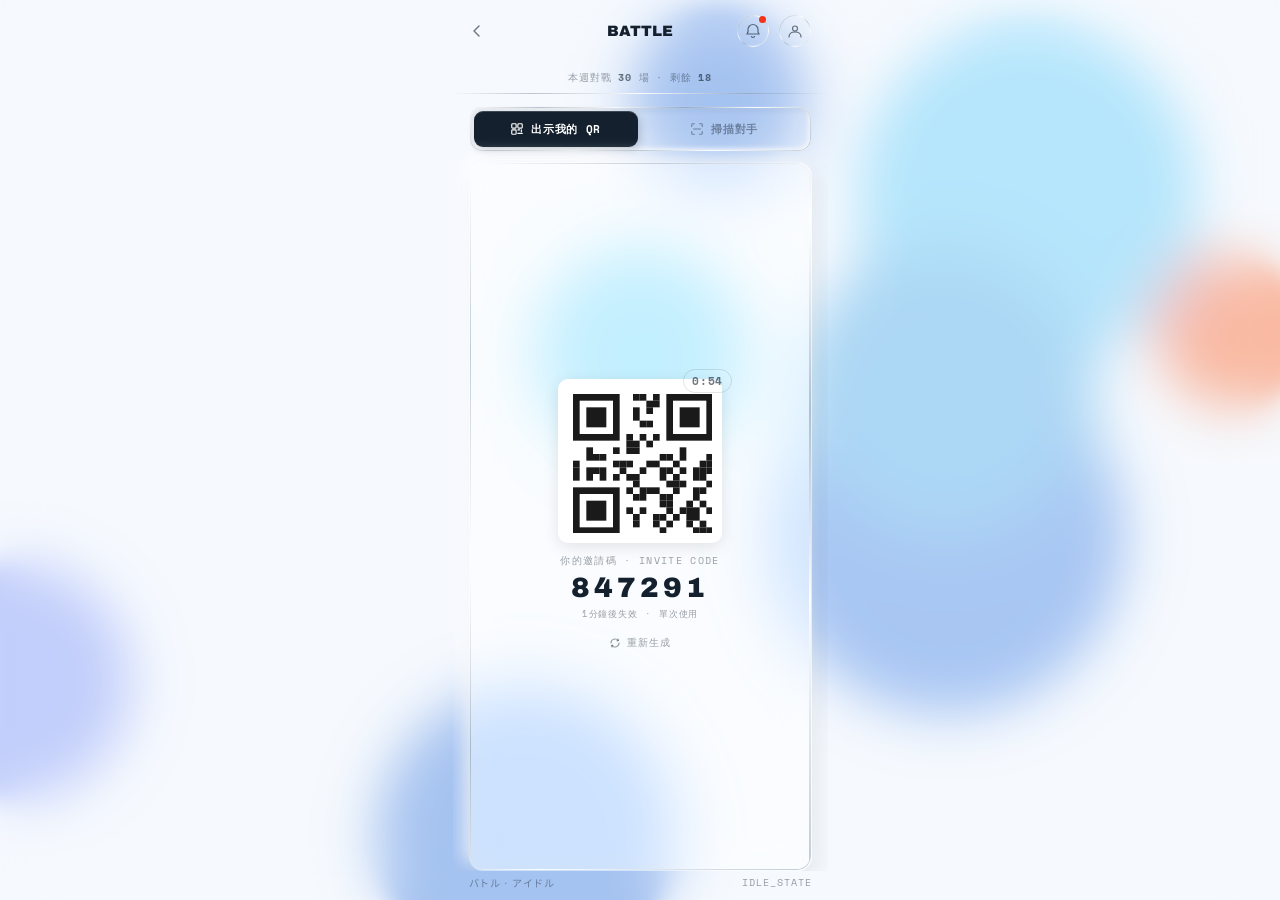
==== Battle Idle.html @ e655cad7 "Initial prototype upload" ====
<!DOCTYPE html>
<html lang="zh-TW">
<head>
  <meta charset="UTF-8">
  <meta name="viewport" content="width=device-width, initial-scale=1.0">
  <title>AMPHICLASH — Battle Idle</title>
  <link rel="stylesheet" href="_styles.css?v=2">
  <style>
    body { align-items: stretch; background: #ffffff; }
    /* center the header title */
    .app-header .logo {
      position: absolute; left: 50%; transform: translateX(-50%);
      pointer-events: none;
    }
    .app-shell {
      height: 100dvh;
      max-height: 100dvh;
      display: flex;
      flex-direction: column;
      overflow: hidden;
    }

    /* ── Status bar ── */
    .status-bar {
      display: flex;
      align-items: center;
      justify-content: space-between;
      padding: 10px 16px 8px;
      flex-shrink: 0;
      border-bottom: 1.5px solid transparent;
      border-image: linear-gradient(90deg, transparent 0%, rgba(140,155,170,0.55) 22%, rgba(255,255,255,0.95) 50%, rgba(140,155,170,0.55) 78%, transparent 100%) 1;
    }
    .ranked-chip {
      display: inline-flex;
      align-items: center;
      gap: 6px;
      padding: 5px 10px;
      border-radius: 8px;
      border: 1px solid var(--glass-bd);
      background: var(--glass-bg);
      font-family: var(--f-mono);
      font-size: 10px;
      font-weight: 700;
      letter-spacing: 0.08em;
      text-transform: uppercase;
      color: var(--tx-2);
    }
    .match-counter {
      font-family: var(--f-mono);
      font-size: 10px;
      color: var(--tx-3);
      letter-spacing: 0.08em;
    }
    .match-counter span {
      color: var(--tx-2);
      font-weight: 700;
    }

    /* ── Pager shell ── */
    .pager-shell {
      flex: 1;
      min-height: 0;
      position: relative;
      overflow: hidden;
    }

    /* Scroll track — fills pager-shell, leaves room for footer */
    .pager-track {
      position: absolute;
      top: 0; left: 0; right: 0;
      bottom: 52px; /* footer height */
      display: flex;
      overflow-x: scroll;
      overflow-y: hidden;
      scroll-snap-type: x mandatory;
      -webkit-overflow-scrolling: touch;
      scrollbar-width: none;
    }
    .pager-track::-webkit-scrollbar { display: none; }

    /* Each panel */
    .pager-panel {
      flex-shrink: 0;
      width: 100%;
      min-width: 100%;
      height: 100%;
      scroll-snap-align: start;
      padding: 14px 16px 0;
      display: flex;
      flex-direction: column;
      gap: 12px;
      overflow: hidden;
    }

    /* Footer pinned at bottom of pager-shell */
    .pager-footer {
      position: absolute;
      bottom: 0; left: 0; right: 0;
      height: 52px;
    }

    /* Panel label */
    .panel-label {
      display: flex;
      align-items: center;
      justify-content: space-between;
      flex-shrink: 0;
    }

    /* ── QR card ── */
    .qr-glass {
      flex: 1;
      min-height: 0;
      overflow-y: auto;
      -webkit-overflow-scrolling: touch;
      display: flex;
      flex-direction: column;
      align-items: center;
      justify-content: center;
      gap: 12px;
      padding: 14px 16px;
    }
    .qr-wrap {
      background: white;
      border-radius: 10px;
      padding: 10px;
      box-shadow: 0 4px 16px rgba(0,0,0,0.10);
      position: relative;
      flex-shrink: 0;
    }
    canvas#qrb { display: block; }

    .qr-timer {
      position: absolute;
      top: -10px; right: -10px;
      background: var(--bg);
      border: 1px solid var(--line);
      border-radius: 20px;
      padding: 3px 8px;
      font-family: var(--f-mono);
      font-size: 11px;
      font-weight: 700;
      color: var(--tx-2);
      letter-spacing: 0.06em;
    }

    .invite-code-block {
      text-align: center;
      flex-shrink: 0;
    }
    .invite-label {
      font-family: var(--f-mono);
      font-size: 9.5px;
      letter-spacing: 0.14em;
      text-transform: uppercase;
      color: var(--tx-3);
      margin-bottom: 6px;
    }
    .invite-code {
      font-family: var(--f-display);
      font-weight: 900;
      font-size: 28px;
      letter-spacing: 0.14em;
      color: var(--tx);
      line-height: 1;
    }
    .invite-code-sub {
      font-family: var(--f-mono);
      font-size: 9px;
      letter-spacing: 0.10em;
      color: var(--tx-3);
      text-transform: uppercase;
      margin-top: 5px;
    }
    .regen-btn {
      display: inline-flex;
      align-items: center;
      gap: 6px;
      font-family: var(--f-mono);
      font-size: 10px;
      letter-spacing: 0.10em;
      text-transform: uppercase;
      color: var(--tx-3);
      border: none;
      background: none;
      cursor: pointer;
      padding: 4px 0;
    }
    .regen-btn:hover { color: var(--tx-2); }

    /* ── Scan / Enter panel ── */
    .scan-glass {
      flex: 1;
      min-height: 0;
      overflow-y: auto;
      -webkit-overflow-scrolling: touch;
      display: flex;
      flex-direction: column;
      gap: 12px;
      padding: 16px;
    }

    /* QR scanner overlay (frosted, on-brand) */
    .scanner-overlay { position: fixed; inset: 0; z-index: 110; background: rgba(233,241,252,0.55); -webkit-backdrop-filter: blur(26px) saturate(150%); backdrop-filter: blur(26px) saturate(150%); display: flex; flex-direction: column; align-items: center; justify-content: center; gap: 22px; opacity: 0; pointer-events: none; transition: opacity .25s; }
    .scanner-overlay.show { opacity: 1; pointer-events: auto; }
    .scan-card { position: relative; padding: 26px; border-radius: 26px; background: rgba(255,255,255,0.6); box-shadow: 7px 9px 26px rgba(20,32,46,0.12), -6px -6px 18px rgba(255,255,255,0.8), inset 0 1px 0 rgba(255,255,255,0.95); display: flex; flex-direction: column; align-items: center; gap: 18px; }
    .scan-card::before { content: ''; position: absolute; inset: 0; border-radius: inherit; padding: 1.4px; background: var(--metal); -webkit-mask: linear-gradient(#000 0 0) content-box, linear-gradient(#000 0 0); mask: linear-gradient(#000 0 0) content-box, linear-gradient(#000 0 0); -webkit-mask-composite: xor; mask-composite: exclude; pointer-events: none; }
    .scan-frame { width: 210px; height: 210px; position: relative; border-radius: 18px; background: rgba(20,32,46,0.04); box-shadow: inset 3px 4px 10px rgba(20,32,46,0.10), inset -3px -3px 8px rgba(255,255,255,0.8); }
    .scan-corner { position: absolute; width: 26px; height: 26px; border: 2.5px solid var(--tx); opacity: .55; }
    .scan-corner.tl { top: 10px; left: 10px; border-right: none; border-bottom: none; border-radius: 8px 0 0 0; }
    .scan-corner.tr { top: 10px; right: 10px; border-left: none; border-bottom: none; border-radius: 0 8px 0 0; }
    .scan-corner.bl { bottom: 10px; left: 10px; border-right: none; border-top: none; border-radius: 0 0 0 8px; }
    .scan-corner.br { bottom: 10px; right: 10px; border-left: none; border-top: none; border-radius: 0 0 8px 0; }
    .scan-line { position: absolute; left: 16px; right: 16px; height: 2px; background: linear-gradient(90deg, transparent, var(--rk-champ), transparent); box-shadow: 0 0 8px color-mix(in srgb,var(--rk-champ) 60%,transparent); top: 16px; animation: scanMove 1.9s ease-in-out infinite; }
    @keyframes scanMove { 0%{top:16px;opacity:.3;} 15%{opacity:1;} 50%{top:calc(100% - 18px);opacity:1;} 85%{opacity:1;} 100%{top:16px;opacity:.3;} }
    .scan-hint { font-family: var(--f-mono); font-size: 10.5px; letter-spacing: .1em; color: var(--tx-3); text-transform: uppercase; }
    .scan-found { font-family: var(--f-mono); font-weight: 700; font-size: 11px; letter-spacing: .06em; color: var(--tx-2); opacity: 0; transition: opacity .3s; height: 0; }
    .scanner-overlay.found .scan-found { opacity: 1; height: auto; }
    .scanner-overlay.found .scan-hint { display: none; }
    .scanner-overlay.found .scan-line { animation: none; opacity: 0; }
    .scan-cancel { font-family: var(--f-mono); font-size: 11px; font-weight: 700; letter-spacing: .08em; text-transform: uppercase; color: var(--tx-2); background: rgba(255,255,255,0.6); border: none; box-shadow: 3px 4px 9px rgba(20,32,46,0.08), -3px -3px 7px rgba(255,255,255,0.85), inset 0 1px 0 rgba(255,255,255,0.9); border-radius: 100px; padding: 12px 28px; cursor: pointer; }

    .scan-btn-big {
      flex: 1;
      min-height: 120px;
      border-radius: 14px;
      border: none;
      background: rgba(255,255,255,0.5);
      box-shadow: 4px 5px 14px rgba(20,32,46,0.08), -4px -4px 11px rgba(255,255,255,0.85), inset 0 1px 0 rgba(255,255,255,0.92);
      display: flex;
      flex-direction: column;
      align-items: center;
      justify-content: center;
      gap: 10px;
      cursor: pointer;
      font-family: var(--f-mono);
      font-size: 10px;
      letter-spacing: 0.10em;
      text-transform: uppercase;
      color: var(--tx-2);
      transition: transform .12s;
    }
    .scan-btn-big:hover { transform: translateY(-1px); }
    .scan-btn-big:active { transform: scale(0.99); }
    .scan-icon {
      width: 44px; height: 44px; border-radius: 12px;
      background: rgba(255,255,255,0.6);
      box-shadow: inset 2px 3px 6px rgba(20,32,46,0.08), inset -2px -2px 5px rgba(255,255,255,0.85);
      color: var(--tx-2);
      display: flex; align-items: center; justify-content: center;
    }

    .or-divider {
      display: flex;
      align-items: center;
      gap: 10px;
      font-family: var(--f-mono);
      font-size: 9px;
      letter-spacing: 0.12em;
      text-transform: uppercase;
      color: var(--tx-3);
      flex-shrink: 0;
    }
    .or-divider::before, .or-divider::after {
      content: ''; flex: 1; height: 1px; background: var(--line);
    }

    .code-input {
      width: 100%;
      font-family: var(--f-mono);
      font-size: 22px;
      font-weight: 700;
      letter-spacing: 0.16em;
      text-align: center;
      text-transform: uppercase;
      padding: 14px 16px;
      border-radius: 12px;
      border: none;
      background: rgba(255,255,255,0.7);
      color: var(--tx);
      outline: none;
      box-shadow: inset 2px 3px 7px rgba(20,32,46,0.10), inset -2px -2px 6px rgba(255,255,255,0.85);
      transition: box-shadow .15s;
    }
    .code-input::placeholder { color: var(--tx-3); font-size: 13px; letter-spacing: 0.10em; }
    .code-input:focus { box-shadow: inset 2px 3px 8px rgba(20,32,46,0.14), inset -2px -2px 6px rgba(255,255,255,0.85); }
    /* confirm CTA — neumorphic ink, on-brand */
    #confirm-btn.vbtn--go {
      background: var(--tx) !important; color: #fff !important; border: none !important;
      box-shadow: 4px 5px 14px rgba(20,32,46,0.22), -3px -3px 9px rgba(255,255,255,0.5), inset 0 1px 0 rgba(255,255,255,0.16) !important;
    }
    /* scanner live camera feed */
    .scan-video { position: absolute; inset: 0; width: 100%; height: 100%; object-fit: cover; border-radius: inherit; }
    /* inline scanner inside the scan button */
    .scan-btn-big { position: relative; overflow: hidden; }
    .scan-idle { display: flex; flex-direction: column; align-items: center; gap: 10px; }
    .scan-btn-big .scan-video, .scan-btn-big .scan-corner, .scan-btn-big .scan-line, .scan-btn-big .scan-hint, .scan-btn-big .scan-found { display: none; }
    .scan-btn-big.scanning { background: #0c121a !important; box-shadow: none !important; color: #fff; }
    .scan-btn-big.scanning .scan-idle { display: none; }
    .scan-btn-big.scanning .scan-video { display: block; }
    .scan-btn-big.scanning .scan-corner { display: block; opacity: .9; border-color: #fff; z-index: 2; }
    .scan-btn-big.scanning .scan-line { display: block; z-index: 2; }
    .scan-btn-big.scanning .scan-hint { display: block; position: absolute; bottom: 12px; left: 0; right: 0; text-align: center; color: rgba(255,255,255,0.8); z-index: 2; }
    .scan-btn-big.scanning.found .scan-found { display: block; position: absolute; top: 14px; left: 0; right: 0; text-align: center; color: #fff; opacity: 1; height: auto; z-index: 2; }
    .scan-btn-big.scanning.found .scan-hint, .scan-btn-big.scanning.found .scan-line { display: none; }

    /* ── Dot indicator + bottom actions ── */
    .pager-footer {
      flex-shrink: 0;
      padding: 10px 16px 14px;
      display: flex;
      flex-direction: column;
      gap: 10px;
    }
    .dot-row {
      display: flex;
      align-items: center;
      justify-content: center;
      gap: 6px;
    }
    .dot {
      width: 6px; height: 6px;
      border-radius: 50%;
      background: var(--tx-3);
      transition: background .2s, transform .2s, width .2s;
      cursor: pointer;
    }
    .dot.active {
      background: var(--tx);
      width: 18px;
      border-radius: 3px;
    }

    /* panel-specific CTA button */
    .cta-btn-wrap {
      display: none;
    }
    .cta-btn-wrap.visible {
      display: block;
    }

    /* ── Peek hint arrows ── */
    .peek-hint {
      position: absolute;
      top: 50%;
      transform: translateY(-50%);
      width: 28px; height: 28px;
      border-radius: 50%;
      background: rgba(255,255,255,0.88);
      border: 1px solid var(--line);
      display: flex; align-items: center; justify-content: center;
      pointer-events: none;
      opacity: 0;
      transition: opacity .3s;
      z-index: 10;
    }
    .peek-hint--right { right: 6px; }
    .peek-hint--left  { left: 6px; }
    .peek-hint.show { opacity: 1; }

    .tech-row { flex-shrink: 0; }

    /* single-page idle area */
    .idle-area {
      flex: 1; min-height: 0;
      padding: 12px 16px 0;
      display: flex; flex-direction: column; gap: 10px;
      overflow: hidden;
    }
    .idle-area .qr-glass { gap: 10px; }
    .idle-area .scan-glass { gap: 12px; }

    /* segmented toggle */
    .seg-toggle {
      flex-shrink: 0; display: grid; grid-template-columns: 1fr 1fr; gap: 4px;
      padding: 4px; border-radius: 12px; position: relative;
      border: 1px solid transparent; background: var(--glass-bg);
      -webkit-backdrop-filter: blur(8px); backdrop-filter: blur(8px);
      box-shadow: inset 2px 3px 6px rgba(20,32,46,0.08), inset -2px -2px 5px rgba(255,255,255,0.85);
    }
    .seg-toggle::before {
      content: ''; position: absolute; inset: 0; border-radius: inherit; padding: 1px;
      background: var(--metal);
      -webkit-mask: linear-gradient(#000 0 0) content-box, linear-gradient(#000 0 0);
              mask: linear-gradient(#000 0 0) content-box, linear-gradient(#000 0 0);
      -webkit-mask-composite: xor; mask-composite: exclude; pointer-events: none; z-index: 1;
    }
    .seg-opt { position: relative; z-index: 2; }
    .seg-opt {
      display: flex; align-items: center; justify-content: center; gap: 7px;
      padding: 10px 8px; border-radius: 9px; cursor: pointer; border: none;
      background: transparent; color: var(--tx-3);
      font-family: var(--f-mono); font-size: 11px; font-weight: 700;
      letter-spacing: 0.06em; text-transform: uppercase; transition: all .15s;
    }
    .seg-opt.active { background: var(--tx); color: #fff; box-shadow: 2px 3px 9px rgba(20,32,46,0.22), inset 0 1px 0 rgba(255,255,255,0.18); }
    .seg-opt svg { width: 14px; height: 14px; }

    /* ═══ Gooey metaball background + veil ═══ */
    body.aqua-bg { background: #e9f1fc !important; }
    body.aqua-bg::after, body.aqua-bg::before { display: none !important; }
    .goo-stage { position: fixed; inset: 0; z-index: 0; filter: url(#goo); pointer-events: none; }
    .goo-defs  { position: absolute; width: 0; height: 0; }
    .blob      { position: absolute; border-radius: 50%; will-change: transform; }
    .goo-veil  { position: fixed; inset: 0; z-index: 1; pointer-events: none; background: rgba(255,255,255,0.58); -webkit-backdrop-filter: blur(26px); backdrop-filter: blur(26px); }
  </style>
</head>
<body class="aqua-bg skin-aqua">
  <div class="goo-stage" id="goo-stage"></div>
  <div class="goo-veil"></div>
  <svg class="goo-defs" xmlns="http://www.w3.org/2000/svg" aria-hidden="true">
    <defs>
      <filter id="goo">
        <feGaussianBlur in="SourceGraphic" stdDeviation="22" result="blur"/>
        <feColorMatrix in="blur" mode="matrix" values="1 0 0 0 0  0 1 0 0 0  0 0 1 0 0  0 0 0 20 -8" result="goo"/>
        <feGaussianBlur in="goo" stdDeviation="10"/>
      </filter>
    </defs>
  </svg>
  <div class="app-shell skin-aqua">

    <!-- Header -->
    <header class="app-header" style="flex-shrink:0;">
      <a href="Grid Hub.html" style="display:flex;align-items:center;gap:8px;color:var(--tx-2);text-decoration:none;font-family:var(--f-mono);font-size:11px;letter-spacing:0.06em;">
        <svg width="16" height="16" viewBox="0 0 16 16" fill="none"><path d="M10 3L5 8l5 5" stroke="currentColor" stroke-width="1.4" stroke-linecap="round" stroke-linejoin="round"/></svg>
      </a>
      <span class="logo">BATTLE</span>
      <div class="header-icons">
        <div class="header-icon" title="通知" onclick="showToast&&showToast('通知中心即將開放')" style="position:relative;cursor:pointer;">
          <svg width="16" height="16" viewBox="0 0 16 16" fill="none">
            <path d="M8 1.5a5 5 0 0 1 5 5v2.5l1 2H2l1-2V6.5a5 5 0 0 1 5-5z" stroke="currentColor" stroke-width="1.2" fill="none"/>
            <path d="M6.5 13a1.5 1.5 0 0 0 3 0" stroke="currentColor" stroke-width="1.2" fill="none"/>
          </svg>
          <span style="position:absolute;top:1px;right:3px;width:7px;height:7px;border-radius:50%;background:hsl(8 90% 52%);z-index:5;"></span>
        </div>
        <a href="Profile.html" class="header-icon" title="Profile">
          <svg width="16" height="16" viewBox="0 0 16 16" fill="none">
            <circle cx="8" cy="5.5" r="2.5" stroke="currentColor" stroke-width="1.2"/>
            <path d="M2 14c0-3.3 2.7-5 6-5s6 1.7 6 5" stroke="currentColor" stroke-width="1.2" stroke-linecap="round"/>
          </svg>
        </a>
      </div>
    </header>

    <!-- Status bar -->
    <div class="status-bar" style="justify-content:center;">
      <span class="match-counter">本週對戰 <span>30</span> 場 · 剩餘 <span>18</span></span>
    </div>

    <!-- Idle area: toggle between show-QR / scan -->
    <div class="idle-area">

      <!-- Mode toggle -->
      <div class="seg-toggle">
        <button class="seg-opt active" data-mode="qr" onclick="setMode('qr')">
          <svg viewBox="0 0 16 16" fill="none"><rect x="2" y="2" width="5" height="5" rx="1" stroke="currentColor" stroke-width="1.3"/><rect x="9" y="2" width="5" height="5" rx="1" stroke="currentColor" stroke-width="1.3"/><rect x="2" y="9" width="5" height="5" rx="1" stroke="currentColor" stroke-width="1.3"/><path d="M9 9h2M13 9v2M9 13h5" stroke="currentColor" stroke-width="1.3" stroke-linecap="round"/></svg>
          出示我的 QR
        </button>
        <button class="seg-opt" data-mode="scan" onclick="setMode('scan')">
          <svg viewBox="0 0 16 16" fill="none"><path d="M2 5V3a1 1 0 0 1 1-1h2M14 5V3a1 1 0 0 0-1-1h-2M2 11v2a1 1 0 0 0 1 1h2M14 11v2a1 1 0 0 1-1 1h-2M4 8h8" stroke="currentColor" stroke-width="1.3" stroke-linecap="round"/></svg>
          掃描對手
        </button>
      </div>

      <!-- View: show my QR -->
      <div class="glass qr-glass" id="view-qr" style="border-radius:14px;flex:1;overflow:visible;padding:16px;">
        <div class="qr-wrap">
          <canvas id="qrb" width="144" height="144"></canvas>
          <div class="qr-timer" id="qr-timer">0:58</div>
        </div>
        <div class="invite-code-block">
          <div class="invite-label">你的邀請碼 · INVITE CODE</div>
          <div class="invite-code" id="invite-code">847291</div>
          <div class="invite-code-sub">1分鐘後失效 · 單次使用</div>
        </div>
        <button class="regen-btn">
          <svg width="12" height="12" viewBox="0 0 12 12" fill="none">
            <path d="M2 6a4 4 0 0 1 7-2.6M10 6a4 4 0 0 1-7 2.6" stroke="currentColor" stroke-width="1.2" stroke-linecap="round"/>
            <path d="M9 2l.5 1.4-1.4.5" stroke="currentColor" stroke-width="1.2" stroke-linecap="round" stroke-linejoin="round"/>
            <path d="M3 10l-.5-1.4 1.4-.5" stroke="currentColor" stroke-width="1.2" stroke-linecap="round" stroke-linejoin="round"/>
          </svg>
          重新生成
        </button>
      </div>

      <!-- View: scan opponent -->
      <div class="glass scan-glass" id="view-scan" style="border-radius:14px;flex:1;display:none;">
        <button class="scan-btn-big" id="scan-surface" onclick="toggleScan()">
          <div class="scan-idle">
            <div class="scan-icon">
              <svg width="22" height="22" viewBox="0 0 22 22" fill="none">
                <rect x="2" y="2" width="7" height="7" rx="1" stroke="currentColor" stroke-width="1.4"/>
                <rect x="13" y="2" width="7" height="7" rx="1" stroke="currentColor" stroke-width="1.4"/>
                <rect x="2" y="13" width="7" height="7" rx="1" stroke="currentColor" stroke-width="1.4"/>
                <path d="M13 13h2v2h-2zM17 13h2M13 17h2M17 17h2v2h-2zM19 15h-2" stroke="currentColor" stroke-width="1.4" stroke-linecap="round"/>
              </svg>
            </div>
            掃描對方 QR CODE
          </div>
          <video class="scan-video" id="scan-video" autoplay playsinline muted></video>
          <span class="scan-corner tl"></span><span class="scan-corner tr"></span>
          <span class="scan-corner bl"></span><span class="scan-corner br"></span>
          <span class="scan-line"></span>
          <span class="scan-hint" id="scan-hint">對準對方 QR · 輕觸取消</span>
          <span class="scan-found" id="scan-found">已找到 Vortex</span>
        </button>

        <div class="or-divider">或手動輸入邀請碼</div>

        <input class="code-input" type="text" placeholder="輸入 6 位邀請碼" maxlength="6" id="code-input" inputmode="numeric" pattern="[0-9]*" />

        <button class="vbtn vbtn--go" id="confirm-btn" style="flex-shrink:0;opacity:0.45;pointer-events:none;" onclick="window.location='Battle Lobby.html'">
          確認 → 進入 Lobby
        </button>
      </div>

    </div><!-- /idle-area -->

    <!-- Tech row -->
    <div class="tech-row" style="padding:4px 16px 10px;flex-shrink:0;">
      <span class="jp" style="font-size:10px;letter-spacing:0.06em;">バトル · アイドル</span>
      <span>IDLE_STATE</span>
    </div>

  </div>

  <!-- QR canvas -->
  <script>
    (function() {
      const canvas = document.getElementById('qrb');
      const ctx = canvas.getContext('2d');
      const size = 150;
      const M = 21;
      const pad = 5;                        // quiet-zone px on each side
      const cell = (size - pad * 2) / M;    // modules fit within padded area
      const o = pad;                         // draw offset

      ctx.fillStyle = 'white';
      ctx.fillRect(0, 0, size, size);

      function finder(ox, oy) {
        ctx.fillStyle = '#1A1A1A';
        ctx.fillRect(o + ox*cell, o + oy*cell, 7*cell, 7*cell);
        ctx.fillStyle = 'white';
        ctx.fillRect(o + (ox+1)*cell, o + (oy+1)*cell, 5*cell, 5*cell);
        ctx.fillStyle = '#1A1A1A';
        ctx.fillRect(o + (ox+2)*cell, o + (oy+2)*cell, 3*cell, 3*cell);
      }
      finder(0,0); finder(14,0); finder(0,14);
      for (let i = 8; i <= 12; i++) {
        if (i % 2 === 0) {
          ctx.fillStyle = '#1A1A1A';
          ctx.fillRect(o + i*cell, o + 6*cell, cell, cell);
          ctx.fillRect(o + 6*cell, o + i*cell, cell, cell);
        }
      }
      let seed = 481 * 1103515245 + 12345;
      function rand() {
        seed = (seed * 1103515245 + 12345) & 0x7fffffff;
        return seed / 0x7fffffff;
      }
      ctx.fillStyle = '#1A1A1A';
      for (let r = 0; r < M; r++) {
        for (let c = 0; c < M; c++) {
          if (r < 8 && c < 8) continue;
          if (r < 8 && c > 12) continue;
          if (r > 12 && c < 8) continue;
          if (r === 6 || c === 6) continue;
          if (rand() > 0.53) ctx.fillRect(o + c*cell, o + r*cell, cell, cell);
        }
      }
    })();
  </script>

  <!-- QR countdown + regen -->
  <script>
    const CHARS = 'ABCDEFGHJKLMNPQRSTUVWXYZ23456789'; // no 0/O/1/I ambiguity
    function genCode() {
      let c = '';
      for (let i = 0; i < 6; i++) c += Math.floor(Math.random() * 10);
      return c;
    }

    let secs = 58;
    function updateTimer() {
      const m = Math.floor(secs / 60);
      const s = secs % 60;
      document.getElementById('qr-timer').textContent = m + ':' + String(s).padStart(2, '0');
      if (secs > 0) secs--;
    }
    updateTimer();
    setInterval(updateTimer, 1000);

    document.querySelector('.regen-btn').addEventListener('click', function() {
      document.getElementById('invite-code').textContent = genCode();
      secs = 58;
    });
  </script>

  <!-- Code input → enable CTA -->
  <script>
    function setMode(mode){
      const isQr = mode==='qr';
      document.getElementById('view-qr').style.display = isQr ? 'flex' : 'none';
      document.getElementById('view-scan').style.display = isQr ? 'none' : 'flex';
      document.querySelectorAll('.seg-opt').forEach(b=>b.classList.toggle('active', b.dataset.mode===mode));
    }
    const inp = document.getElementById('code-input');
    const btn = document.getElementById('confirm-btn');
    inp.addEventListener('input', function() {
      const v = this.value.trim().length >= 6;
      btn.style.opacity = v ? '1' : '0.45';
      btn.style.pointerEvents = v ? 'auto' : 'none';
    });
  </script>
  <script>
    let _scanT=null, _scanStream=null;
    function toggleScan(){ const s=document.getElementById('scan-surface'); if(s.classList.contains('scanning')) closeScanner(); else openScanner(); }
    function openScanner(){
      const s=document.getElementById('scan-surface'); s.classList.remove('found'); s.classList.add('scanning');
      const vid=document.getElementById('scan-video');
      if(navigator.mediaDevices&&navigator.mediaDevices.getUserMedia){
        navigator.mediaDevices.getUserMedia({video:{facingMode:'environment'}})
          .then(st=>{ _scanStream=st; vid.srcObject=st; })
          .catch(()=>{});
      }
      clearTimeout(_scanT);
      _scanT=setTimeout(()=>{ s.classList.add('found');
        _scanT=setTimeout(()=>{ stopScan(); window.location='Battle Lobby.html'; }, 950);
      }, 2600);
    }
    function stopScan(){ if(_scanStream){ _scanStream.getTracks().forEach(t=>t.stop()); _scanStream=null; } }
    function closeScanner(){ const s=document.getElementById('scan-surface'); s.classList.remove('scanning','found'); clearTimeout(_scanT); stopScan(); }
  </script>

  <!-- Gooey metaballs background -->
  <script>
  (function(){
    const stage = document.getElementById('goo-stage'); if(!stage) return;
    const W=()=>window.innerWidth, H=()=>window.innerHeight;
    const COLORS=['#2A6FDB','#3278E2','#1FA6D6','#4FC3F7','#6E8BF5','#2A6FDB','#3aa0e6','#F15A22','#2A6FDB'];
    const COUNT=COLORS.length, blobs=[];
    class Blob{
      constructor(i){ this.el=document.createElement('div'); this.el.className='blob';
        this.el.style.background=COLORS[i%COLORS.length]; stage.appendChild(this.el); this.reset(); }
      reset(){ this.r=70+Math.random()*120; this.x=Math.random()*W(); this.y=Math.random()*H();
        this.speed=2.4+Math.random()*1.8; const a=Math.random()*Math.PI*2;
        this.vx=Math.cos(a)*this.speed; this.vy=Math.sin(a)*this.speed;
        this.pulsePhase=Math.random()*Math.PI*2; this.pulseSpeed=0.7+Math.random()*0.9; this.baseR=this.r;
        this.wobPhase=Math.random()*Math.PI*2; this.wobSpeed=0.9+Math.random()*1.2; this.wobAmp=7+Math.random()*9;
        this.flowPhase=Math.random()*Math.PI*2; this.flowSpeed=0.010+Math.random()*0.014;
        this.moodPhase=Math.random()*Math.PI*2; this.moodSpeed=0.25+Math.random()*0.5; this.applySize(); }
      applySize(){ this.el.style.width=this.r*2+'px'; this.el.style.height=this.r*2+'px'; }
      update(t,bs){
        this.flowPhase+=this.flowSpeed;
        this.vx+=Math.cos(this.flowPhase)*0.24; this.vy+=Math.sin(this.flowPhase*1.3+0.7)*0.24;
        const myMood=Math.sin(t*this.moodSpeed+this.moodPhase);
        for(const o of bs){ if(o===this)continue;
          const dx=o.x-this.x,dy=o.y-this.y,d=Math.hypot(dx,dy)||1,range=this.r+o.r+150;
          if(d<range){ const oM=Math.sin(t*o.moodSpeed+o.moodPhase),mood=(myMood+oM)*0.5,f=(1-d/range)*mood*0.10;
            this.vx+=dx/d*f; this.vy+=dy/d*f;
            const near=(this.r+o.r)*0.55; if(d<near){ const push=(1-d/near)*0.30; this.vx-=dx/d*push; this.vy-=dy/d*push; } } }
        this.vx*=0.97; this.vy*=0.97; const sp=Math.hypot(this.vx,this.vy)||1,MIN=0.7,MAX=4.0;
        if(sp<MIN){const k=MIN/sp;this.vx*=k;this.vy*=k;} else if(sp>MAX){const k=MAX/sp;this.vx*=k;this.vy*=k;}
        this.x+=this.vx; this.y+=this.vy;
        if(this.x<-this.r*0.5||this.x>W()+this.r*0.5)this.vx*=-1;
        if(this.y<-this.r*0.5||this.y>H()+this.r*0.5)this.vy*=-1;
        const pulse=1+Math.sin(t*this.pulseSpeed+this.pulsePhase)*0.16; this.r=this.baseR*pulse; this.applySize();
        const wx=Math.sin(t*this.wobSpeed+this.wobPhase)*this.wobAmp, wy=Math.cos(t*this.wobSpeed*0.85+this.wobPhase)*this.wobAmp;
        this.el.style.transform='translate('+(this.x-this.r+wx)+'px,'+(this.y-this.r+wy)+'px)'; }
    }
    for(let i=0;i<COUNT;i++)blobs.push(new Blob(i));
    const reduce=window.matchMedia('(prefers-reduced-motion: reduce)').matches;
    let start=null;
    function loop(ts){ if(start===null)start=ts; const t=(ts-start)/1000; for(const b of blobs)b.update(t,blobs); if(!reduce)requestAnimationFrame(loop); }
    if(reduce){ for(const b of blobs)b.update(0,blobs); } else requestAnimationFrame(loop);
    window.addEventListener('resize',()=>{ for(const b of blobs){ b.x=Math.min(b.x,W()); b.y=Math.min(b.y,H()); } });
  })();
  </script>
</body>
</html>
---- _styles.css ----
/* ═══════════════════════════════════════════════════════
   AMPHICLASH 2.0 — Shared Design System
   Visual Direction Spec v1.0 · skin-paper default
═══════════════════════════════════════════════════════ */

@import url('https://fonts.googleapis.com/css2?family=Archivo:ital,wght@0,600;0,800;0,900;1,900&family=Space+Grotesk:wght@400;500;600;700&family=Space+Mono:wght@400;700&family=Noto+Sans+JP:wght@400;700&family=Noto+Sans+TC:wght@500;700;900&display=swap');

*, *::before, *::after { box-sizing: border-box; margin: 0; padding: 0; }

html { height: 100%; }

body {
  min-height: 100%;
  background: #c8d0e2;
  display: flex;
  justify-content: center;
  align-items: flex-start;
  font-family: var(--f-ui);
}

/* ── Root tokens ── */
:root {
  --neon:      #39FF14;
  --neon-dim:  #2bd10f;

  --rk-tiro:   hsl(220 60% 70%);
  --rk-greg:   hsl(200 70% 55%);
  --rk-prov:   hsl(200 70% 55%);
  --rk-ret:    hsl(280 70% 50%);
  --rk-sec:    hsl(280 70% 50%);
  --rk-primus: hsl(25 95% 55%);
  --rk-champ:  hsl(8 95% 50%);

  --f-display: 'Archivo', 'Noto Sans TC', sans-serif;
  --f-ui:      'Space Grotesk', 'Noto Sans TC', sans-serif;
  --f-mono:    'Space Mono', ui-monospace, monospace;
  --f-jp:      'Noto Sans JP', sans-serif;
}

/* ── Skin: Paper (乾淨白底) ── */
.skin-paper {
  --bg:       #ffffff;
  --bg-2:     rgba(255,255,255,0.55);
  --glass-bg: rgba(255,255,255,0.72);
  --glass-bd: rgba(20,20,24,0.09);
  --glass-hi: rgba(255,255,255,0.96);
  --tx:       #111111;
  --tx-2:     rgba(17,17,17,0.58);
  --tx-3:     rgba(17,17,17,0.36);
  --line:     rgba(20,20,24,0.08);
  --halftone: rgba(20,20,24,0.40);
  --ph-base:  #e8e8e8;
}

/* ── Skin: Dark (戰鬥態 · cyberpunk) ── */
.skin-dark {
  --bg:       #0A0A0C;
  --bg-2:     #121216;
  --glass-bg: rgba(255,255,255,0.06);
  --glass-bd: rgba(255,255,255,0.12);
  --glass-hi: rgba(255,255,255,0.18);
  --tx:       #ffffff;
  --tx-2:     rgba(255,255,255,0.62);
  --tx-3:     rgba(255,255,255,0.40);
  --line:     rgba(255,255,255,0.14);
  --halftone: rgba(255,255,255,0.85);
  --ph-base:  #16161b;
}

/* ── App shell ── */
.app-shell {
  width: 375px;
  min-height: 100vh;
  position: relative;
  overflow-x: hidden;
  background: transparent;
  z-index: 2;
  color: var(--tx);
  font-family: var(--f-ui);
}

/* ═══ L0 — Collage (hidden · replaced by _particles.js) ═ */
.collage { display: none; }
._collage_compat {
  position: absolute;
  inset: 0;
  z-index: 0;
  overflow: hidden;
  pointer-events: none;
}

.layer-halftone {
  position: absolute; inset: 0;
  background-image: radial-gradient(var(--halftone) 21%, transparent 23%);
  background-size: 5px 5px;
  opacity: 0.18;
}
.skin-dark .layer-halftone { opacity: 0.10; }

.layer-noise {
  position: absolute; inset: 0;
  opacity: 0.20;
  background-image: url("data:image/svg+xml,%3Csvg xmlns='http://www.w3.org/2000/svg' width='90' height='90'%3E%3Cfilter id='n'%3E%3CfeTurbulence type='fractalNoise' baseFrequency='0.85' numOctaves='1'/%3E%3C/filter%3E%3Crect width='100%25' height='100%25' filter='url(%23n)'/%3E%3C/svg%3E");
}

.layer-scan {
  position: absolute; inset: 0;
  opacity: 0.06;
  background-image: repeating-linear-gradient(0deg, var(--tx) 0 1px, transparent 1px 3px);
}

.skin-paper .collage::after {
  content: '';
  position: absolute; inset: 0;
  background: linear-gradient(180deg,
    rgba(242,239,231,0.45) 0%,
    rgba(242,239,231,0.18) 40%,
    rgba(242,239,231,0.68) 100%);
}
.skin-dark .collage::after {
  content: '';
  position: absolute; inset: 0;
  background: linear-gradient(180deg,
    rgba(10,10,12,0.55) 0%,
    rgba(10,10,12,0.28) 40%,
    rgba(10,10,12,0.80) 100%);
}

/* ═══ L1 — Glass ════════════════════════════════════ */
.glass {
  position: relative;
  border-radius: 14px;
  padding: 16px;
  -webkit-backdrop-filter: blur(30px) saturate(220%);
  backdrop-filter: blur(30px) saturate(220%);
  background: var(--glass-bg);
  border: 1px solid var(--glass-bd);
  box-shadow: inset 0 1px 0 var(--glass-hi), 0 8px 32px rgba(0,0,0,0.08);
}
.glass--tight { padding: 12px; border-radius: 12px; }

@supports not ((backdrop-filter:blur(1px)) or (-webkit-backdrop-filter:blur(1px))) {
  .skin-paper .glass { background: rgba(235,231,220,0.90); }
  .skin-dark  .glass { background: rgba(20,20,26,0.92); }
}

/* ═══ L2 — Tech Chrome ══════════════════════════════ */
.tech-row {
  display: flex;
  align-items: center;
  justify-content: space-between;
  font-family: var(--f-mono);
  font-size: 10px;
  letter-spacing: 0.10em;
  color: var(--tx-3);
  text-transform: uppercase;
}
.jp { font-family: var(--f-jp); }
.mono { font-family: var(--f-mono); text-transform: uppercase; letter-spacing: 0.08em; }

.crosshair {
  position: absolute;
  width: 10px; height: 10px;
  z-index: 6; pointer-events: none;
}
.crosshair::before, .crosshair::after {
  content: ''; position: absolute; background: var(--tx-3);
}
.crosshair::before { left:50%; top:0; width:1px; height:100%; transform:translateX(-0.5px); }
.crosshair::after  { top:50%; left:0; height:1px; width:100%; transform:translateY(-0.5px); }

/* ═══ Typography ════════════════════════════════════ */
.t-display {
  font-family: var(--f-display);
  font-weight: 900;
  letter-spacing: -0.02em;
  line-height: 0.92;
}
.t-num {
  font-family: var(--f-mono);
  font-weight: 700;
  font-variant-numeric: tabular-nums;
}
.t-label {
  font-family: var(--f-mono);
  font-size: 9.5px;
  letter-spacing: 0.12em;
  text-transform: uppercase;
  color: var(--tx-3);
}

/* ═══ RankChip ══════════════════════════════════════ */
.rankchip {
  display: inline-flex;
  align-items: center;
  gap: 0;
  padding: 0;
  border-radius: 0;
  border: none;
  background: transparent !important;
  font-family: var(--f-mono);
  font-size: 11px;
  font-weight: 700;
  letter-spacing: 0.08em;
  text-transform: uppercase;
  white-space: nowrap;
}
.rankchip .gem { display: none; }
.rankchip--lg { padding: 0; font-size: 13px; }
.rankchip--lg .gem { display: none; }

/* ═══ VStatus ═══════════════════════════════════════ */
.vstatus {
  display: inline-flex;
  align-items: center;
  gap: 7px;
  font-family: var(--f-mono);
  font-size: 11px;
  font-weight: 700;
  letter-spacing: 0.10em;
  text-transform: uppercase;
  padding: 6px 11px;
  border-radius: 7px;
  border: 1px solid;
}
.vstatus .dot { width: 8px; height: 8px; border-radius: 50%; flex-shrink: 0; }
.vstatus--live .dot {
  background: var(--neon);
  box-shadow: 0 0 8px var(--neon);
  animation: pulse 1.1s ease-in-out infinite;
}
@keyframes pulse {
  0%,100% { transform: scale(1); opacity: 1; }
  50%      { transform: scale(1.55); opacity: 0.55; }
}
@media (prefers-reduced-motion: reduce) { .vstatus--live .dot { animation: none; } }

/* ═══ Buttons ═══════════════════════════════════════ */
.vbtn {
  font-family: var(--f-ui);
  font-weight: 700;
  font-size: 15px;
  border-radius: 14px;
  padding: 15px 16px;
  cursor: pointer;
  width: 100%;
  border: 1px solid var(--glass-bd);
  background: var(--glass-bg);
  color: var(--tx);
  -webkit-backdrop-filter: blur(30px) saturate(220%);
  backdrop-filter: blur(30px) saturate(220%);
  box-shadow: inset 0 1px 0 var(--glass-hi), 0 6px 20px rgba(0,0,0,0.08);
  display: flex;
  align-items: center;
  justify-content: center;
  gap: 8px;
  transition: transform .12s ease, box-shadow .2s ease, background .2s ease;
  text-decoration: none;
}
.vbtn:hover { background: rgba(20,20,24,0.10); transform: translateY(-1px); }
.vbtn:active { transform: translateY(0); }

.vbtn--go {
  background: rgba(57,255,20,0.20);
  border-color: rgba(57,255,20,0.50);
  box-shadow: inset 0 1px 0 rgba(255,255,255,0.45), 0 8px 28px rgba(57,255,20,0.18);
}
.skin-paper .vbtn--go { color: #0c2b0e; }
.skin-dark  .vbtn--go { color: #eafff0; }
.vbtn--go:hover {
  background: rgba(57,255,20,0.30);
  box-shadow: inset 0 1px 0 rgba(255,255,255,0.45), 0 10px 34px rgba(57,255,20,0.32);
}

.vbtn--ghost {
  background: transparent;
  border-color: var(--glass-bd);
  color: var(--tx-2);
  -webkit-backdrop-filter: none;
  backdrop-filter: none;
  box-shadow: none;
}
.vbtn--ghost:hover { background: var(--glass-bg); }

/* ═══ Header ════════════════════════════════════════ */
.app-header {
  position: relative; z-index: 10;
  display: flex;
  align-items: center;
  justify-content: space-between;
  padding: 14px 16px 12px;
  border-bottom: 1px solid var(--line);
  background: rgba(255,255,255,0.88);
  -webkit-backdrop-filter: blur(16px);
  backdrop-filter: blur(16px);
}
.app-header .logo {
  font-family: var(--f-display);
  font-weight: 900;
  font-size: 15px;
  letter-spacing: -0.01em;
  color: var(--tx);
  text-decoration: none;
}
.header-icons { display: flex; align-items: center; gap: 8px; }
.header-icon {
  width: 34px; height: 34px;
  border-radius: 50%;
  border: 1px solid var(--line);
  display: flex; align-items: center; justify-content: center;
  cursor: pointer;
  font-size: 15px;
  color: var(--tx-2);
  text-decoration: none;
  background: var(--glass-bg);
}

/* ═══ Page body ═════════════════════════════════════ */
.viz-body {
  position: relative; z-index: 5;
  padding: 14px 16px 32px;
  display: flex;
  flex-direction: column;
  gap: 14px;
}

/* ═══ MiniBattle row ════════════════════════════════ */
.mini-battle {
  display: flex;
  align-items: center;
  justify-content: space-between;
  padding: 8px 0;
  border-bottom: 1px solid var(--line);
  font-size: 13px;
}
.mini-battle:last-child { border-bottom: none; padding-bottom: 0; }
.mini-battle .result {
  font-family: var(--f-mono);
  font-size: 10px;
  font-weight: 700;
  letter-spacing: 0.08em;
  padding: 3px 7px;
  border-radius: 5px;
  border: 1px solid;
}
.mini-battle .result--win  { color: var(--neon-dim); border-color: rgba(57,255,20,0.35); background: rgba(57,255,20,0.10); }
.mini-battle .result--loss { color: var(--tx-3); border-color: var(--line); background: transparent; }

/* ═══ Neon block (live accent) ══════════════════════ */
.neon-block { position: absolute; background: var(--neon); }
.skin-dark .neon-block { box-shadow: 0 0 18px rgba(57,255,20,0.55); }

/* ═══ Stat grid ═════════════════════════════════════ */
.stat-grid {
  display: grid;
  grid-template-columns: 1fr 1fr;
  gap: 1px;
  background: var(--line);
  border-radius: 4px;
  overflow: hidden;
}
.stat-cell {
  background: rgba(255,255,255,0.82);
  padding: 12px 10px;
  display: flex;
  flex-direction: column;
  gap: 4px;
}


/* ═══ SKIN: AQUA — crystal glass (design guide · Mode A) ═══════════ */
.skin-aqua {
  --bg: transparent;
  --bg-2: rgba(251,251,251,0.16);
  --glass-bg: rgba(251,251,251,0.06);
  --glass-bd: rgba(251,251,251,0.55);
  --glass-hi: rgba(251,251,251,0.75);
  --tx: #14202e;
  --tx-2: rgba(20,32,46,0.62);
  --tx-3: rgba(20,32,46,0.42);
  --line: rgba(20,32,46,0.12);
  --halftone: rgba(20,32,46,0.28);
  --ph-base: rgba(255,255,255,0.12);
  --metal: linear-gradient(135deg, rgba(255,255,255,0.99) 0%, rgba(150,164,178,0.55) 18%, rgba(255,255,255,0.93) 38%, rgba(126,142,158,0.50) 56%, rgba(252,255,255,0.97) 74%, rgba(148,164,178,0.56) 100%);
}
body.aqua-bg {
  background:
    radial-gradient(135% 110% at 82% 72%, rgba(255,255,255,0.9) 0%, rgba(232,238,245,0.5) 26%, transparent 52%),
    radial-gradient(130% 120% at 8% 96%, rgba(150,162,176,0.40) 0%, rgba(150,162,176,0.18) 30%, transparent 62%),
    linear-gradient(158deg, #ffffff 0%, #f3f5f8 48%, #e8ecf1 100%) !important;
  background-attachment: fixed !important;
}
body.aqua-bg::after {
  content: ''; position: fixed; z-index: 0; pointer-events: none;
  width: 70vh; height: 70vh; top: 50%; left: 50%;
  border-radius: 50%; filter: blur(50px);
  background: radial-gradient(circle, rgba(255,255,255,0.6), rgba(226,234,244,0.25) 48%, transparent 72%);
  animation: aquaLight 14s ease-in-out infinite;
}
@keyframes aquaLight { 0%,100%{transform:translate(-20%,-70%) scale(1);} 50%{transform:translate(-80%,-30%) scale(1.2);} }
body.aqua-bg::before {
  content: ''; position: fixed; inset: 0; z-index: 1; pointer-events: none;
  opacity: 0.45; background-image: url("assets/grain.png"); background-size: 48px 48px; background-repeat: repeat;
}
@media (prefers-reduced-motion: reduce){ body.aqua-bg::after { animation: none; } }
.app-shell.skin-aqua { position: relative; z-index: 2; }
/* crystal glass — neumorphic soft surface + silver metallic edge (global standard, from Battle In Battle) */
.skin-aqua .glass, .skin-aqua .fan-card {
  position: relative;
  -webkit-backdrop-filter: blur(16px) saturate(150%); backdrop-filter: blur(16px) saturate(150%);
  background: rgba(255,255,255,0.5) !important;
  border-color: transparent !important;
  box-shadow:
    7px 9px 22px rgba(20,32,46,0.07),
    -6px -6px 16px rgba(255,255,255,0.7),
    inset 0 1px 0 rgba(255,255,255,0.95);
}
.skin-aqua .glass::before, .skin-aqua .fan-card::before {
  content: ''; position: absolute; inset: 0; border-radius: inherit; padding: 1.4px;
  background: var(--metal);
  -webkit-mask: linear-gradient(#000 0 0) content-box, linear-gradient(#000 0 0);
          mask: linear-gradient(#000 0 0) content-box, linear-gradient(#000 0 0);
  -webkit-mask-composite: xor; mask-composite: exclude; pointer-events: none; z-index: 3;
}
.skin-aqua .glass > *, .skin-aqua .fan-card > * { position: relative; z-index: 2; }
.skin-aqua .app-header { background: transparent; -webkit-backdrop-filter: none; backdrop-filter: none; border: 0; }
/* header chips match crystal cards: glass + silver metallic edge */
.skin-aqua .header-icon, .skin-aqua .banner-toggle {
  position: relative;
  background: rgba(251,251,251,0.04);
  border-color: transparent !important;
  -webkit-backdrop-filter: blur(2px); backdrop-filter: blur(2px);
  box-shadow: inset 0 1px 0 rgba(251,251,251,0.70);
}
.skin-aqua .header-icon::before, .skin-aqua .banner-toggle::before {
  content: ''; position: absolute; inset: 0; border-radius: inherit; padding: 1px;
  background: var(--metal);
  -webkit-mask: linear-gradient(#000 0 0) content-box, linear-gradient(#000 0 0);
          mask: linear-gradient(#000 0 0) content-box, linear-gradient(#000 0 0);
  -webkit-mask-composite: xor; mask-composite: exclude; pointer-events: none; z-index: 3;
}
.skin-aqua .header-icon > svg { position: relative; z-index: 2; }
.skin-aqua .battle-pill {
  background: rgba(251,251,251,0.92) !important; border: 1px solid rgba(255,255,255,0.85) !important;
  box-shadow: inset 0 1px 0 rgba(255,255,255,0.95), 0 10px 26px rgba(8,26,46,0.18) !important;
}
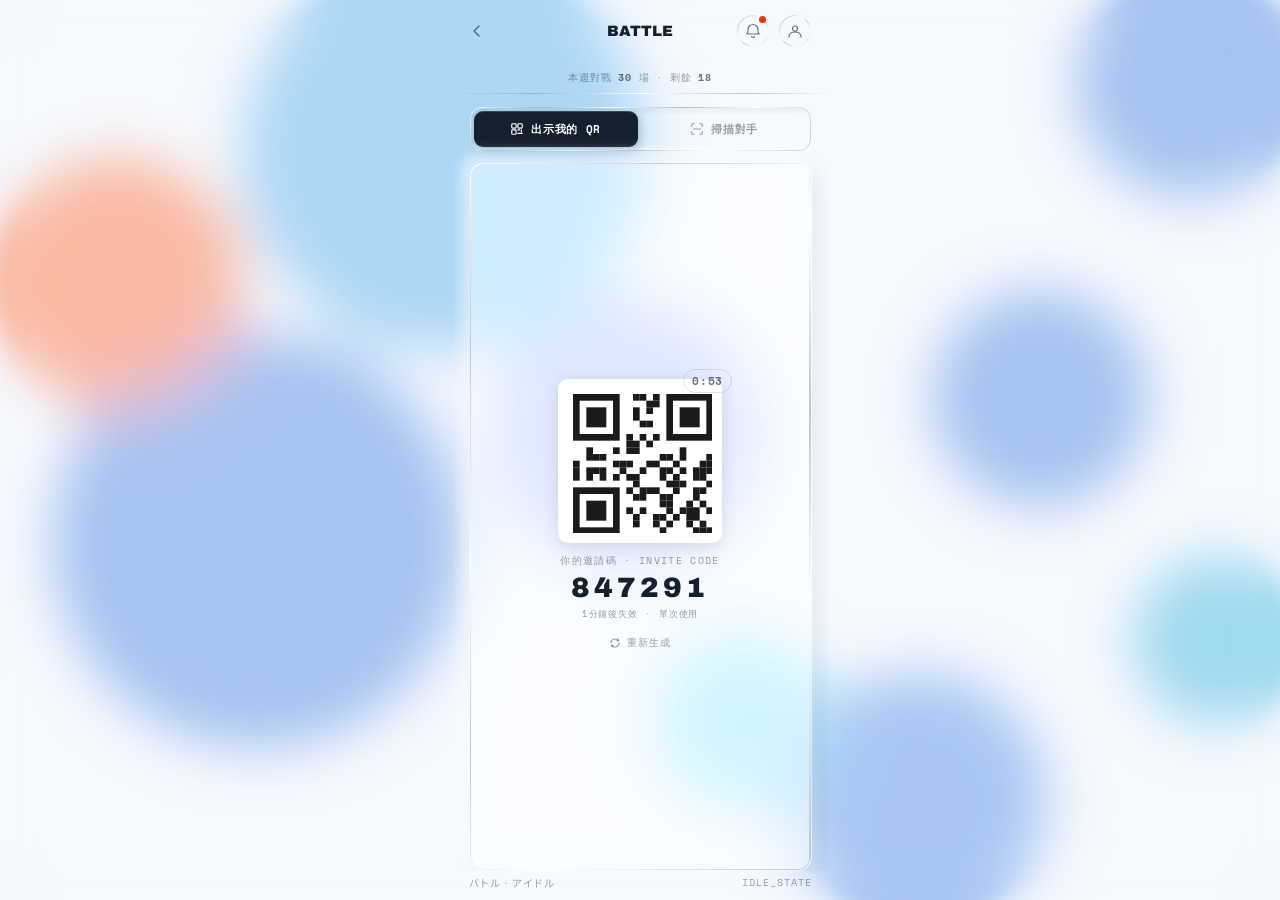
==== commit 8d4d58cf: "Unify all pages to latest stylesheet version" ====
--- a/Battle Idle.html
+++ b/Battle Idle.html
@@ -4,7 +4,7 @@
   <meta charset="UTF-8">
   <meta name="viewport" content="width=device-width, initial-scale=1.0">
   <title>AMPHICLASH — Battle Idle</title>
-  <link rel="stylesheet" href="_styles.css?v=2">
+  <link rel="stylesheet" href="_styles.css?v=20260624-1">
   <style>
     body { align-items: stretch; background: #ffffff; }
     /* center the header title */
